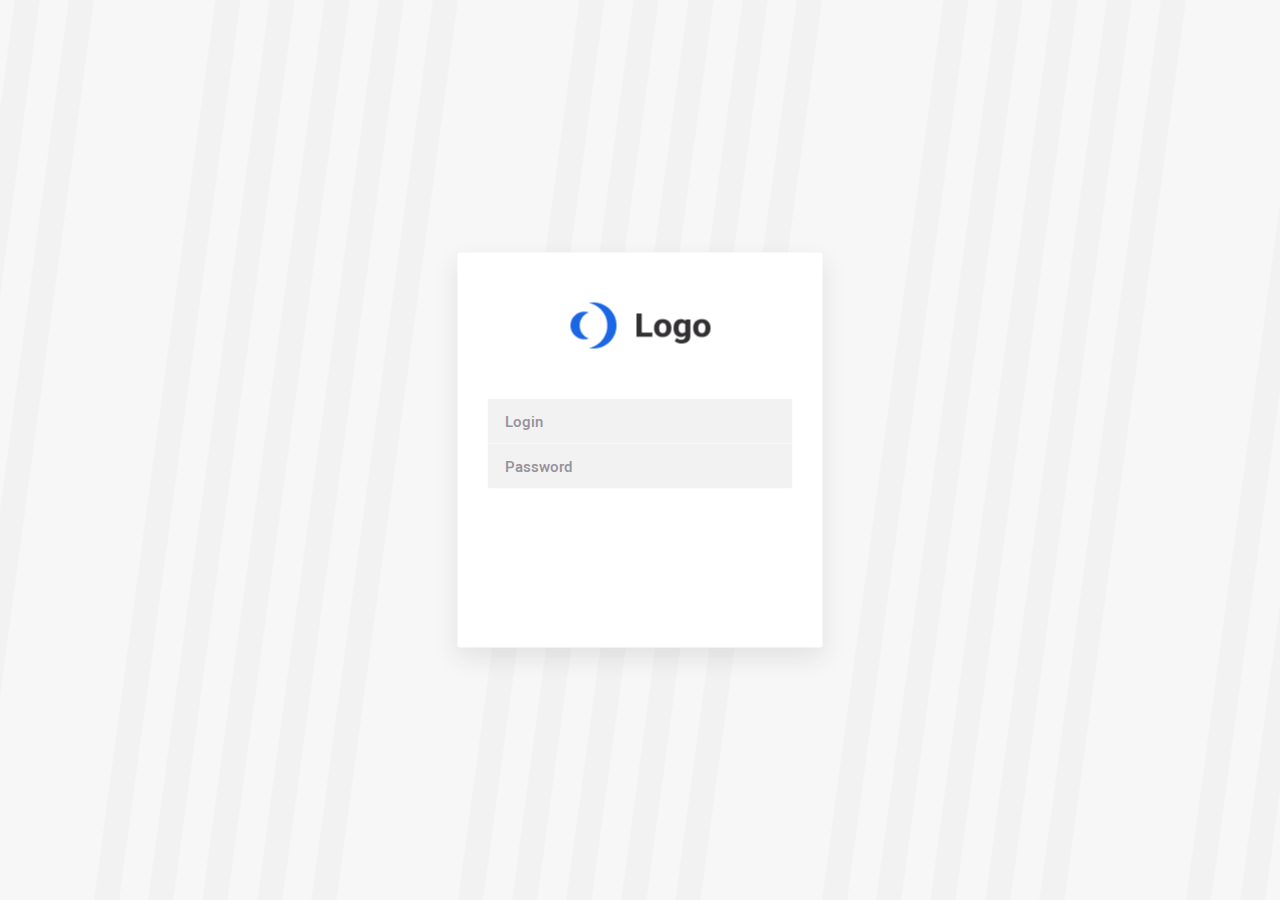
==== auth.html @ 3410b40a "add auth form" ====
<!DOCTYPE html>
<html lang="en">
<head>
	<meta charset="UTF-8">
	<title>Auth</title>
	<link rel="stylesheet" href="main.css">
	<link rel="stylesheet" href="auth.css">
</head>
<body>
	<div class="auth_container">
		<div class="auth_form">
			<img src="images/logo.png" alt="">

			<form action="">
				<div class="inp_text_container">
					<input type="text" class="input_text" placeholder="Login">
				</div>
				<div class="inp_text_container password">
					<input type="password" class="input_text" placeholder="Password">
					<a href="#" class="password-control"></a>
				</div>
			</form>
		</div>
	</div>
</body>
</html>
---- main.css ----
@font-face {
	font-family: "Heebo-Regular";
	src: url("fonts/Heebo-Regular.ttf");
	src: local('☺'), 
	url("fonts/Heebo-Regular.ttf") format("truetype"), 

	font-weight: normal;
	font-style: normal;
}
@font-face {
	font-family: "Heebo-Black";
	src: url("fonts/Heebo-Black.ttf")
	src: local('☺'), 
	url("fonts/Heebo-Black.ttf") format("truetype"), 

	font-weight: 900;
	font-style: normal;
}
@font-face {
	font-family: "Heebo";
	src: url("fonts/Heebo-Bold.ttf");
	src: local('☺'), 
	url("/fonts/Heebo-Bold.ttf") format("truetype"), 

	font-weight: 700;
	font-style: normal;
}
@font-face {
	font-family: "Heebo-Light";
	src: url("fonts/Heebo-Light.ttf");
	src: local('☺'), 
	url("fonts/Heebo-Light.ttf") format("truetype"), 

	font-weight: 300;
	font-style: normal;
}
@font-face {
	font-family: "Heebo-ExtraBold";
	src: url("fonts/Heebo-ExtraBold.ttf");
	src: local('☺'), 
	url("fonts/Heebo-ExtraBold.ttf") format("truetype"), 

	font-weight: 800;
	font-style: normal;
}
@font-face {
	font-family: "Heebo";
	src: url("fonts/Heebo-Medium.ttf");
	src: local('☺'), 
	url("fonts/Heebo-Medium.ttf") format("truetype"), 

	font-weight: 400;
	font-style: normal;
}
*{
	box-sizing: border-box;
}
body{
	font-family: 'Heebo';
	margin: 0;
}
p{
	margin: 0;
	padding: 0;
}

p.title{
	font-size: 20px;
	font-weight: 600;
	color: #323033;
	text-transform: uppercase;
}
.input_text{
	background: #F3F2F3;
	border-radius: 2px;
	outline: none;
	border: 2px solid transparent;
	height: 45px;
	width: 200px;
	padding: 0 15px;
	font-size: 15px;
	color: #323033;
	font-family: 'Heebo';
}

.input_text::-webkit-input-placeholder { /* Chrome/Opera/Safari */
	color: #97939A;
}
.input_text::-moz-placeholder { /* Firefox 19+ */
	color: #97939A;
}
.input_text:-ms-input-placeholder { /* IE 10+ */
	color: #97939A;
}
.input_text:-moz-placeholder { /* Firefox 18- */
	color: #97939A;
}
.input_text:focus{
	border-bottom: 2px solid #1A66E6;
	caret-color: #1A66E6;
}
.inp_text_container.error .input_text{
	border-left: 2px solid #C22108;
}
.inp_text_container span.error{
	display: none;
	color: #C22108;
	font-size: 13px;
}
.inp_text_container.error span.error{
	display: block;
}
.input_submit{
	width: 150px;
	height: 45px;
	color: #fff;
	text-align: center;
	line-height: 45px;
	background: #1A66E6;
	box-shadow: 0px 2px 3px rgba(20, 66, 143, 0.25);
	border-radius: 2px;
	cursor: pointer;
	font: normal 15px 'Heebo';
	border: none;
	outline: none;
}
.input_submit:hover{
	background: #3376E6;
}
.input_submit:active,
.input_submit:focus{
	background: #125BD3;
}
.input_submit.disabled{
	background: #D3D2D5;
	box-shadow: none;
}
.input_cancel{
	width: 150px;
	height: 45px;
	text-align: center;
	line-height: 45px;
	color: #323033;
	border: 1px solid #D3D2D5;
	border-radius: 2px;
	background: #fff;
	cursor: pointer;
	font: normal 15px 'Heebo';
	outline: none;
}
.input_cancel:hover{
	border: 1px solid #97939A;
}
.input_cancel:active,
.input_cancel:focus{
	color: #97939A;
	background: #F8F7F8;
	border: 1px solid #D3D2D5;
}
.input_cancel.disabled{
	color: #D3D2D5;
	border: 1px solid #D3D2D5;
	background: #fff;
}

/* auth */
F8F7F8

/* only in uikit */
.uikit{
	padding: 100px;
}
.uikit:after{
	content: '';
	display: block;
	clear: both;
}
.left, .right{
	float: left;
	width: 50%;
}
---- auth.css ----
html{ height: 100%; }
body{
	height: 100%;
	background: #F8F7F8;
}
.auth_container{
	position: relative;
    background: url(images/auth_pattern.png);
    background-repeat-x: no-repeat;
    background-repeat-y: repeat;
    height: 100%;
    background-position: center;
}
.auth_form{
	background: #fff;
    width: 365px;
    height: 395px;
    position: absolute;
    left: 50%;
    top: 50%;
    transform: translate(-50%, -50%);
    box-shadow: 0px 10px 25px rgba(50, 48, 51, 0.1);
    border-radius: 3px;
    padding: 0 30px 25px 30px;
}
.auth_form img{
	display: block;
	margin: 0 auto;
	padding-top: 50px;
}
.auth_form form{
	padding-top: 50px;
}
.auth_form .inp_text_container .input_text{
	width: 100%;
}
.auth_form .inp_text_container.password{
	position: relative;
}
.password-control{
	position: absolute;
}
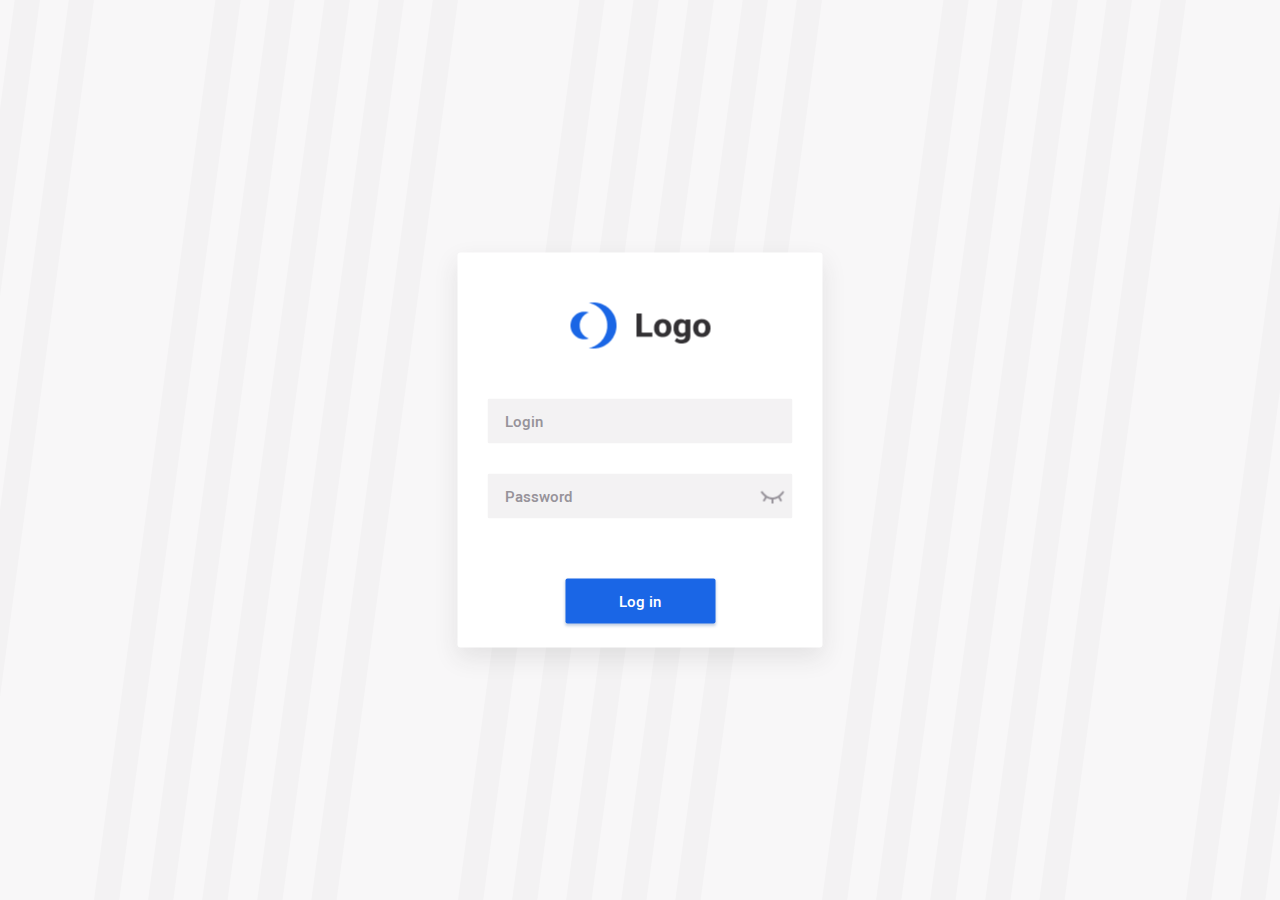
==== commit a0c24726: "add auth complete" ====
--- a/auth.html
+++ b/auth.html
@@ -5,6 +5,8 @@
 	<title>Auth</title>
 	<link rel="stylesheet" href="main.css">
 	<link rel="stylesheet" href="auth.css">
+	<script src="vendor/jquery.js"></script>
+	<script src="main.js"></script>
 </head>
 <body>
 	<div class="auth_container">
@@ -18,6 +20,10 @@
 				<div class="inp_text_container password">
 					<input type="password" class="input_text" placeholder="Password">
 					<a href="#" class="password-control"></a>
+					<span class="error">Wrong password</span>
+				</div>
+				<div class="auth_submit_container">
+					<input type="submit" class="input_submit" value="Log in">
 				</div>
 			</form>
 		</div>
--- a/auth.css
+++ b/auth.css
@@ -36,7 +36,24 @@
 }
 .auth_form .inp_text_container.password{
 	position: relative;
+    margin-top: 30px;
 }
 .password-control{
 	position: absolute;
+    background: url(images/eyes.png);
+    display: block;
+    width: 32px;
+    height: 32px;
+    background-position: -9px center;
+    right: 0;
+    top: 50%;
+    transform: translateY(-50%);
+    margin-right: 5px;
+}
+.password-control.show{
+    background-position: 43px center;
+}
+.auth_submit_container{
+    text-align: center;
+    padding-top: 60px;
 }